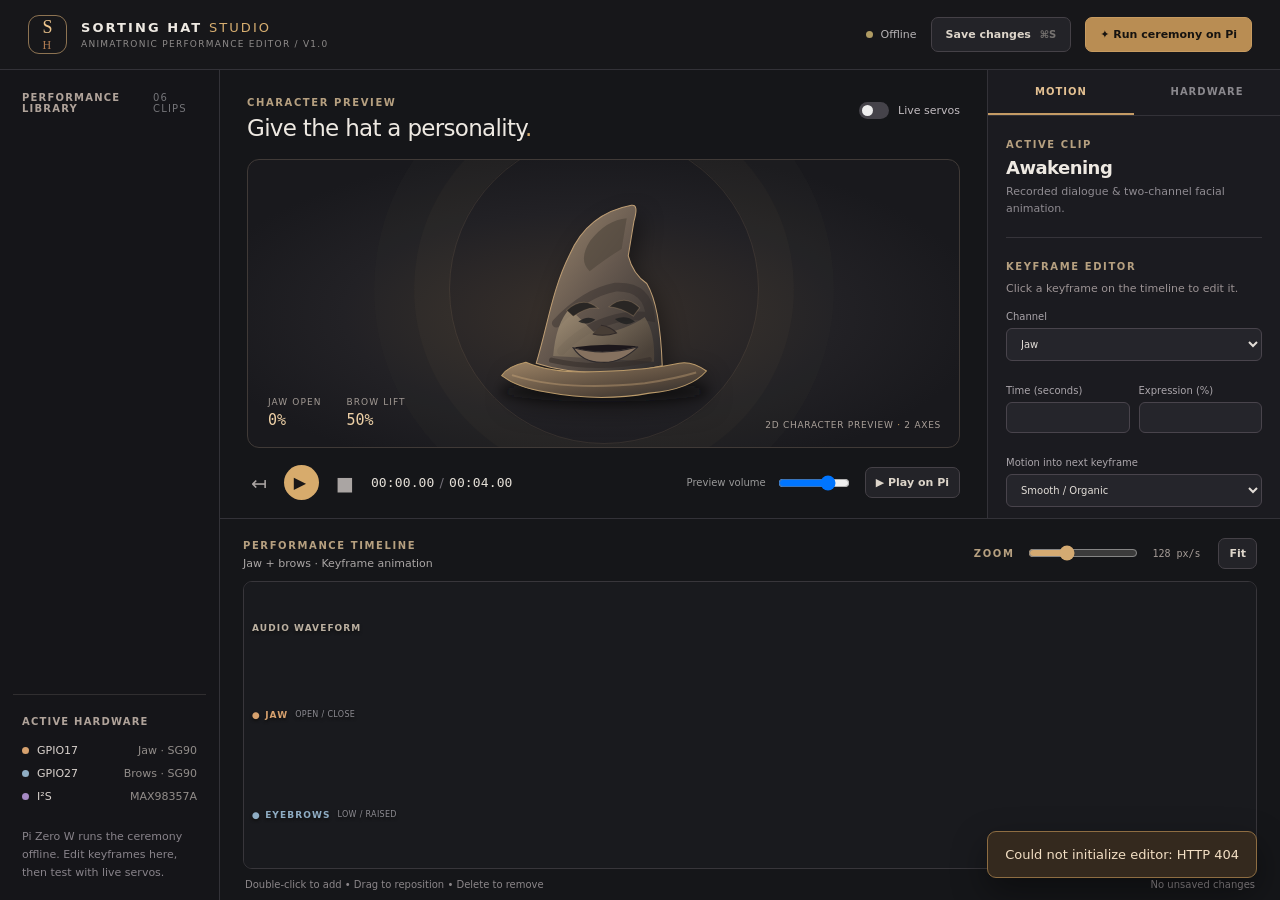
==== static/index.html @ 26fb8a2c "Add Pi Sorting Hat controller and static motion editor for Pages" ====
<!doctype html>
<html lang="en">
<head>
  <meta charset="utf-8" />
  <meta name="viewport" content="width=device-width, initial-scale=1" />
  <meta name="theme-color" content="#101115" />
  <title>Sorting Hat · Motion Studio</title>
  <link rel="stylesheet" href="/style.css" />
</head>
<body>
<header class="topbar">
  <div class="identity"><div class="mark">S<span>H</span></div><div><div class="brand">SORTING HAT <span>STUDIO</span></div><div class="subbrand">ANIMATRONIC PERFORMANCE EDITOR / V1.0</div></div></div>
  <div class="top-actions"><div class="connection"><span id="connectionDot" class="dot"></span><span id="connectionText">Connecting…</span></div><button class="ghost" id="saveBtn">Save changes <span class="keyhint">⌘S</span></button><button class="primary" id="ceremonyBtn">✦ Run ceremony on Pi</button></div>
</header>
<div class="layout">
  <aside class="sidebar">
    <div class="section-title">PERFORMANCE LIBRARY <span>06 CLIPS</span></div>
    <div id="clipList" class="clip-list"></div>
    <div class="sidebar-bottom"><div class="section-title">ACTIVE HARDWARE</div><div class="mini-wire"><span class="pin jaw-pin"></span> GPIO17 <span>Jaw · SG90</span></div><div class="mini-wire"><span class="pin brow-pin"></span> GPIO27 <span>Brows · SG90</span></div><div class="mini-wire"><span class="pin audio-pin"></span> I²S <span>MAX98357A</span></div><p class="help">Pi Zero W runs the ceremony offline. Edit keyframes here, then test with live servos.</p></div>
  </aside>
  <main class="editor">
    <section class="performance-pane">
      <div class="preview-panel">
        <div class="panel-head"><div><span class="eyebrow">CHARACTER PREVIEW</span><h1>Give the hat a personality<span class="gold">.</span></h1></div><div class="live-controls"><label class="toggle"><input type="checkbox" id="livePreview"/><span></span> Live servos</label></div></div>
        <div class="stage">
          <div class="stage-halo"></div>
          <svg id="hat" xmlns="http://www.w3.org/2000/svg" viewBox="0 0 560 430" role="img" aria-label="Animated stylized sorting hat preview">
            <defs>
              <linearGradient id="cloth" x1="0" y1="0" x2="1" y2="1"><stop offset="0" stop-color="#A08B71"/><stop offset=".48" stop-color="#65584E"/><stop offset="1" stop-color="#2C2A2B"/></linearGradient>
              <linearGradient id="fold" x1="0" y1="0" x2="1" y2=".7"><stop stop-color="#B3A083"/><stop offset="1" stop-color="#51463B"/></linearGradient>
              <linearGradient id="brim" x1="0" y1="0" x2="1" y2="1"><stop stop-color="#9C8365"/><stop offset=".65" stop-color="#56483B"/><stop offset="1" stop-color="#28282A"/></linearGradient>
              <filter id="shadow" x="-30%" y="-30%" width="160%" height="160%"><feGaussianBlur stdDeviation="10"/></filter>
            </defs>
            <ellipse cx="282" cy="386" rx="205" ry="20" fill="#07080A" opacity=".55" filter="url(#shadow)"/>
            <path d="M150 331 C171 264 181 187 215 120 Q250 40 335 24 Q350 21 340 55 L329 122 Q338 157 365 176 Q391 219 395 336 C320 354 223 355 150 331Z" fill="url(#cloth)" stroke="#BD9D74" stroke-width="2"/>
            <path d="M255 93 Q287 52 326 49 L316 109 Q288 126 254 152 Q231 131 255 93Z" fill="#51473C" opacity=".65"/>
            <path d="M189 253 Q245 194 304 183 Q367 180 372 241 C329 234 257 245 199 307" fill="none" stroke="#2B2726" stroke-width="17" opacity=".38" stroke-linecap="round"/>
            <path d="M183 317 Q188 254 215 225 Q243 251 268 276 Q328 265 361 241 Q382 273 379 328Z" fill="url(#fold)" opacity=".75"/>
            <g id="browsShape"><path id="browLeft" d="M209 228 Q241 199 270 224 Q249 220 222 240Z" fill="#292624" stroke="#C1A17B" stroke-opacity=".28" stroke-width="2"/><path id="browRight" d="M292 221 Q322 195 351 223 L339 239 Q315 223 292 221Z" fill="#292624" stroke="#C1A17B" stroke-opacity=".28" stroke-width="2"/></g>
            <path d="M232 250 Q249 237 265 246 Q249 259 232 250 M303 245 Q325 236 342 250 Q322 262 303 245" fill="#222222" opacity=".85"/>
            <path d="M276 257 Q294 259 306 272 Q282 280 260 274" fill="#473D35" stroke="#312A29" stroke-width="2"/>
            <g id="mouth"><path id="mouthDark" d="M224 300 Q279 291 347 298 Q307 309 278 309 Q246 309 224 300Z" fill="#1C171B"/><path id="lowerLip" d="M222 301 Q280 318 348 299 Q313 332 276 329 Q241 329 222 301Z" fill="#85715F" stroke="#2D292B" stroke-width="2"/></g>
            <path d="M130 329 Q183 352 275 347 Q369 344 428 331 Q452 326 481 346 Q450 382 370 389 Q274 407 169 387 Q113 378 83 355 Q94 337 130 329Z" fill="url(#brim)" stroke="#BA9A6A" stroke-width="2"/>
            <path d="M103 354 Q206 386 361 370 Q421 361 461 349" fill="none" stroke="#E0B985" stroke-opacity=".33" stroke-width="4"/>
            <path d="M180 325 Q272 346 370 324" fill="none" stroke="#332D29" stroke-width="10" stroke-linecap="round" opacity=".55"/>
          </svg>
          <div class="stage-notes"><div class="readout"><span>JAW OPEN</span><strong id="jawReadout">0%</strong></div><div class="readout"><span>BROW LIFT</span><strong id="browReadout">50%</strong></div></div>
          <div class="stage-corner">2D CHARACTER PREVIEW <span>·</span> 2 AXES</div>
        </div>
        <div class="transport"><button class="icon-button" id="startBtn" title="Jump to start">↤</button><button class="play-button" id="playBtn" title="Browser preview">▶</button><button class="icon-button" id="stopBtn" title="Stop preview">■</button><span id="currentTime">00:00.00</span><span class="time-sep">/</span><span id="totalTime">00:04.00</span><div class="transport-spacer"></div><label class="volume-control">Preview volume <input id="previewVolume" type="range" min="0" max="100" value="75" /></label><button class="ghost small" id="playOnPiBtn">▶ Play on Pi</button></div>
      </div>
      <aside class="inspector">
        <div class="inspector-tabs"><button class="active" data-tab="motion">MOTION</button><button data-tab="hardware">HARDWARE</button></div>
        <div id="motionInspector" class="inspector-content">
          <span class="eyebrow">ACTIVE CLIP</span><h2 id="clipTitle">Awakening</h2><p class="dim" id="clipDescription">Recorded dialogue & two-channel facial animation.</p>
          <div class="divider"></div>
          <span class="eyebrow">KEYFRAME EDITOR</span><p class="tiny-hint" id="selectedHint">Click a keyframe on the timeline to edit it.</p>
          <label class="field">Channel<select id="keyChannel"><option value="jaw">Jaw</option><option value="brow">Eyebrows</option></select></label>
          <div class="field-grid"><label class="field">Time (seconds)<input type="number" step="0.01" min="0" id="keyTime" /></label><label class="field">Expression (%)<input type="number" step="1" min="0" max="100" id="keyValue" /></label></div>
          <label class="field">Motion into next keyframe<select id="keyEase"><option value="smooth">Smooth / Organic</option><option value="linear">Linear</option><option value="hold">Hold / Snap</option></select></label>
          <div class="row"><button id="addKeyBtn" class="ghost small">+ Add at playhead</button><button id="deleteKeyBtn" class="danger small">Delete key</button></div>
          <div class="divider"></div>
          <span class="eyebrow">AUDIO ASSIST</span><p class="tiny-hint">Generate an editable jaw track from speech energy. This replaces jaw keyframes only.</p>
          <label class="field">Jaw intensity <span id="intensityLabel">80%</span><input type="range" min="20" max="100" value="80" id="jawIntensity" /></label>
          <label class="field">Silence threshold <span id="thresholdLabel">12%</span><input type="range" min="0" max="35" value="12" id="jawThreshold" /></label>
          <button id="generateBtn" class="secondary-button">✦ Generate jaw keyframes</button>
          <button id="uploadBtn" class="ghost wide">↑ Import dialogue audio</button><input id="audioFile" type="file" accept="audio/*,.wav,.mp3,.ogg,.flac,.m4a" hidden />
          <div class="tip">Tip: exaggerate vowel openings and create intentional pauses. Speech energy provides a starting point, not realistic phoneme lip-sync.</div>
        </div>
        <div id="hardwareInspector" class="inspector-content hidden">
          <span class="eyebrow">SERVO CALIBRATION</span><h2>Safe travel limits</h2><p class="dim">Disconnect mechanical linkages before calibrating. Values are pulse widths; narrower ranges protect SG90 gears.</p>
          <div id="servoCalibration"></div>
          <div class="divider"></div>
          <label class="field">Audio start compensation (ms)<input id="audioLatency" type="number" min="-250" max="500" step="5" /></label>
          <label class="field">ALSA device<input id="audioDevice" value="default" /></label>
          <label class="check"><input id="idleMotion" type="checkbox"/> Gentle idle eyebrow motion</label>
          <button id="saveHardwareBtn" class="secondary-button">Save calibration</button>
          <div class="tip">Reliable I²S + servo control: run pigpiod using the PWM clock (<code>-t 0</code>) so PCM remains available for the MAX98357A.</div>
        </div>
      </aside>
    </section>
    <section class="timeline-panel">
      <div class="timeline-header"><div><span class="eyebrow">PERFORMANCE TIMELINE</span><div class="timeline-meta" id="trackStats">Jaw + brows · Keyframe animation</div></div><div class="timeline-actions"><span class="eyebrow">ZOOM</span><input type="range" id="zoom" min="65" max="260" value="128"/><span class="zoom-label" id="zoomLabel">128 px/s</span><button class="ghost small" id="resetZoomBtn">Fit</button></div></div>
      <div class="lane-labels"><span>AUDIO WAVEFORM</span><span class="label-jaw">● JAW <small>OPEN / CLOSE</small></span><span class="label-brow">● EYEBROWS <small>LOW / RAISED</small></span></div>
      <div id="timelineScroll" class="timeline-scroll"><canvas id="timeline" height="308"></canvas></div>
      <div class="timeline-footer"><span>Double-click to add • Drag to reposition • Delete to remove</span><span id="saveState">No unsaved changes</span></div>
    </section>
  </main>
</div>
<audio id="audio" preload="auto"></audio>
<div id="toast" class="toast" role="status"></div>
<script src="/app.js"></script>
</body>
</html>
---- style.css ----
:root{--bg:#101115;--panel:#18191d;--panel2:#202126;--edge:#333238;--muted:#939097;--light:#eee9e2;--gold:#d7ae70;--jaw:#d6a16e;--brow:#8fadc4;--good:#78bfa0;font-family:Inter,"Segoe UI",system-ui,-apple-system,sans-serif;color:var(--light);background:var(--bg);font-synthesis:none}
*{box-sizing:border-box}body{margin:0;font-size:13px}button,input,select{font:inherit}button{cursor:pointer}button:disabled{opacity:.4;cursor:default}button:focus-visible,input:focus-visible,select:focus-visible{outline:2px solid var(--gold);outline-offset:2px}h1,h2,p{margin:0}.hidden{display:none!important}
.topbar{height:70px;display:flex;align-items:center;justify-content:space-between;background:#17171a;border-bottom:1px solid var(--edge);padding:0 28px;gap:16px}.identity,.top-actions{display:flex;align-items:center;gap:14px}.brand{font-weight:750;letter-spacing:.16em;font-size:13px}.brand span{color:var(--gold);font-weight:500}.subbrand{font-size:9px;letter-spacing:.14em;color:#8e8b8a;margin-top:4px}.mark{width:39px;height:39px;border:1px solid #8d7352;border-radius:11px;display:grid;place-content:center;font-family:Georgia,serif;font-size:18px;color:#edc58d}.mark span{font-size:12px;color:#b27d53}.connection{display:flex;align-items:center;gap:8px;color:#b6b3b5;font-size:11px;white-space:nowrap}.dot{width:7px;height:7px;border-radius:50%;background:#af9b63}.dot.ready{background:var(--good);box-shadow:0 0 9px #509d7e}.keyhint{opacity:.45;font-size:10px;margin-left:5px}.primary,.secondary-button,.ghost,.danger{border-radius:7px;padding:10px 14px;white-space:nowrap;font-weight:600;font-size:11px;transition:background .15s}.primary{background:#b98d53;color:#161310;border:1px solid #c79b60}.primary:hover{background:#d7ae70}.ghost{background:#232328;border:1px solid #454147;color:#ddd5ca}.ghost:hover{background:#303035}.danger{background:#38252a;border:1px solid #653840;color:#eaa9a9}.danger:hover{background:#492e36}.secondary-button{width:100%;background:#745938;color:#fff0d9;border:1px solid #987347}.secondary-button:hover{background:#936c42}.small{padding:8px 10px}.wide{width:100%;margin-top:8px}
.layout{display:grid;grid-template-columns:220px minmax(0,1fr);height:calc(100vh - 70px);min-height:680px}.sidebar{border-right:1px solid var(--edge);background:#151519;display:flex;flex-direction:column;min-height:0;padding:22px 13px 18px}.section-title{font-size:10px;letter-spacing:.12em;color:#b0a39a;font-weight:750;padding:0 9px;margin-bottom:17px;display:flex;justify-content:space-between;align-items:center}.section-title span{color:#747478;font-weight:400}.clip-list{display:grid;gap:5px}.clip{width:100%;text-align:left;background:transparent;border:1px solid transparent;border-radius:9px;display:flex;align-items:center;gap:10px;color:#bbb7b6;padding:11px 10px}.clip:hover{background:#26262b}.clip.active{background:#30291f;border-color:#70583b;color:#f5e5cd}.clip-icon{width:26px;height:26px;border-radius:7px;background:#303035;display:grid;place-content:center;color:#bcb3a9}.clip.active .clip-icon{background:#56432c;color:#f0c693}.clip-title{font-weight:600;font-size:12px}.clip-meta{font-size:10px;color:#8c8889;margin-top:3px}.sidebar-bottom{margin-top:auto;border-top:1px solid #302e30;padding-top:21px}.mini-wire{display:flex;align-items:center;gap:8px;font-size:11px;margin:10px 9px;color:#d9d2cd}.mini-wire span:last-child{color:#928d8a;margin-left:auto}.pin{width:7px;height:7px;border-radius:50%;background:#8fadc4}.jaw-pin{background:var(--jaw)}.brow-pin{background:var(--brow)}.audio-pin{background:#a68ac4}.help{font-size:11px;line-height:1.65;color:#88838a;padding:15px 9px 0}
.editor{min-width:0;min-height:0;display:grid;grid-template-rows:minmax(335px,1fr) minmax(315px,.85fr);background:#151619}.performance-pane{display:grid;grid-template-columns:minmax(0,1fr) 293px;min-height:0;border-bottom:1px solid var(--edge)}.preview-panel{display:flex;flex-direction:column;min-width:0;padding:24px 27px 0}.panel-head{display:flex;justify-content:space-between;align-items:start;gap:16px}.eyebrow{font-size:10px;letter-spacing:.16em;font-weight:750;color:#b6a080}.panel-head h1{font-weight:500;letter-spacing:-.03em;margin-top:6px;font-size:23px}.gold{color:var(--gold)}.live-controls{padding-top:8px}.toggle{display:flex;gap:9px;align-items:center;font-size:11px;color:#c2bcc0;white-space:nowrap;cursor:pointer}.toggle input{display:none}.toggle span{position:relative;width:30px;height:17px;background:#45434a;border-radius:100px}.toggle span:after{content:"";position:absolute;width:11px;height:11px;background:#eee;border-radius:50%;top:3px;left:3px;transition:transform .2s}.toggle input:checked+span{background:#b78f58}.toggle input:checked+span:after{transform:translateX(13px)}
.stage{position:relative;flex:1;min-height:200px;display:grid;place-content:center;background:radial-gradient(ellipse at 48% 54%,#39312b 0%,#222125 47%,#19191d 76%);overflow:hidden;border:1px solid #403a37;border-radius:12px;margin-top:18px}.stage-halo{position:absolute;width:310px;height:310px;top:45%;left:50%;transform:translate(-50%,-50%);border-radius:50%;border:1px solid #cba57922;box-shadow:0 0 0 35px #bc925c08,0 0 0 75px #cba57904;pointer-events:none}#hat{width:min(98%,450px);height:100%;max-height:350px;margin:auto;position:relative;overflow:visible;filter:drop-shadow(5px 10px 11px #0006)}#browsShape{transform-origin:280px 230px}.stage-notes{position:absolute;left:20px;bottom:18px;display:flex;gap:25px}.readout{display:grid;gap:4px}.readout span{color:#a29a94;letter-spacing:.12em;font-size:9px}.readout strong{font-family:ui-monospace,SFMono-Regular,Consolas,monospace;color:#edd0a6;font-size:15px;font-weight:500}.stage-corner{position:absolute;right:18px;bottom:17px;font-size:9px;letter-spacing:.08em;color:#aaa099}.stage-corner span{color:#dbad70}
.transport{display:flex;align-items:center;gap:13px;min-height:70px}.transport-spacer{flex:1}.icon-button{background:none;color:#aaa5a3;border:0;font-size:19px;padding:4px}.icon-button:hover{color:var(--gold)}.play-button{height:35px;width:35px;border:0;border-radius:50%;background:#d7ab6c;color:#191717;font-size:16px;display:grid;place-content:center;padding-left:3px}.transport #currentTime,.transport #totalTime{font-family:ui-monospace,monospace;letter-spacing:.01em;color:#e3ded6}.time-sep{color:#747179;margin:0 -8px}.volume-control{display:flex;align-items:center;gap:10px;color:#999;white-space:nowrap;font-size:10px}.volume-control input{width:72px}
.inspector{border-left:1px solid var(--edge);background:#1b1b20;min-height:0;overflow:auto}.inspector-tabs{height:46px;display:flex;border-bottom:1px solid var(--edge)}.inspector-tabs button{background:none;border:0;border-bottom:2px solid transparent;color:#8a888d;flex:1;font-size:10px;font-weight:700;letter-spacing:.1em}.inspector-tabs button.active{color:#e3c092;border-color:#c49b65}.inspector-content{padding:20px 18px}.inspector h2{font-size:18px;font-weight:550;letter-spacing:-.03em;margin:6px 0 5px}.dim{color:#8f8b91;line-height:1.55;font-size:11px}.divider{height:1px;background:#36343a;margin:20px 0}.tiny-hint{font-size:11px;color:#9b9293;line-height:1.55;margin:7px 0 14px}.field{font-size:10px;color:#aaa5aa;display:grid;gap:6px;margin:12px 0}.field input:not([type=range]),.field select{width:100%;background:#25252b;border:1px solid #49444c;border-radius:6px;padding:9px 10px;color:#e2ddd7;min-width:0}.field-grid{display:grid;grid-template-columns:1fr 1fr;gap:9px}.field-grid .field{min-width:0}.field input[type=range]{width:100%;accent-color:#cfa16d}.row{display:flex;align-items:center;gap:8px;margin-top:11px}.row button{flex:1}.tip{border-left:2px solid #8f6d46;background:#30281f;color:#bfb1a4;border-radius:0 6px 6px 0;margin:18px 0 0;padding:11px;line-height:1.6;font-size:10px}.check{display:flex;align-items:center;gap:8px;color:#c6bfc0;font-size:11px;margin:12px 0}.check input{accent-color:#caa36b}.calibration-block{margin-top:17px;padding:12px;border:1px solid #414047;border-radius:7px}.calibration-block h3{font-size:12px;margin:0 0 8px;color:#e6d1b0}.calibration-block .field-grid{gap:8px}.calibration-block .field{margin:7px 0}
.timeline-panel{display:flex;flex-direction:column;min-width:0;min-height:0;padding:18px 23px 10px;position:relative}.timeline-header{display:flex;align-items:center;justify-content:space-between;gap:15px;margin-bottom:11px}.timeline-meta{color:#aaa6a5;font-size:11px;margin-top:5px}.timeline-actions{display:flex;align-items:center;gap:12px}.timeline-actions input{accent-color:#d4aa72;width:110px}.zoom-label{font-family:ui-monospace,monospace;color:#a59c97;font-size:10px;min-width:54px}.lane-labels{display:grid;gap:0;position:absolute;z-index:2;pointer-events:none;top:90px;left:32px;color:#bbb0a1;font-size:9px;font-weight:700;letter-spacing:.12em}.lane-labels span{height:87px;display:flex;align-items:start;gap:7px;padding-top:14px;text-shadow:0 2px 3px #111}.lane-labels span:nth-child(2){height:100px}.lane-labels small{font-size:8px;font-weight:400;letter-spacing:.04em;color:#8c8b91}.label-jaw{color:var(--jaw)!important}.label-brow{color:var(--brow)!important}.timeline-scroll{flex:1;min-height:0;overflow:auto;background:#191a1e;border:1px solid #38363b;border-radius:9px;scrollbar-color:#504b48 #242429}#timeline{display:block;touch-action:none;cursor:crosshair}.timeline-footer{display:flex;justify-content:space-between;gap:10px;color:#8b8689;font-size:10px;padding:10px 2px 0}.toast{opacity:0;transform:translateY(10px);position:fixed;bottom:22px;right:23px;background:#34291e;border:1px solid #8e6d42;color:#f3dfc4;padding:13px 17px;border-radius:9px;box-shadow:0 14px 35px #0006;z-index:100;pointer-events:none;transition:opacity .25s,transform .25s;max-width:min(420px,90vw);line-height:1.5}.toast.show{opacity:1;transform:translateY(0)}
@media(max-width:1100px){.layout{grid-template-columns:170px minmax(0,1fr)}.performance-pane{grid-template-columns:minmax(0,1fr) 265px}.preview-panel{padding:18px 15px 0}.topbar{padding:0 15px}.subbrand{display:none}.volume-control{display:none}}
@media(max-width:800px){.layout{display:block;height:auto;min-height:0}.sidebar{display:block;padding:12px;overflow-x:auto}.sidebar .section-title,.sidebar-bottom{display:none}.clip-list{display:flex;min-width:max-content}.clip{width:auto;min-width:120px}.editor{display:block}.performance-pane{display:block}.preview-panel{height:440px}.inspector{border:0;border-top:1px solid var(--edge);max-height:none}.inspector-content{display:grid;grid-template-columns:1fr 1fr;gap:0 12px}.inspector-content .divider,.inspector-content .tip,.inspector-content .eyebrow,.inspector-content h2,.inspector-content p,.inspector-content .row,.inspector-content .secondary-button,.inspector-content .wide{grid-column:span 2}.timeline-panel{height:480px}.brand{font-size:11px}.top-actions .ghost{display:none}.top-actions .primary{font-size:10px;padding:8px}.connection{display:none}}
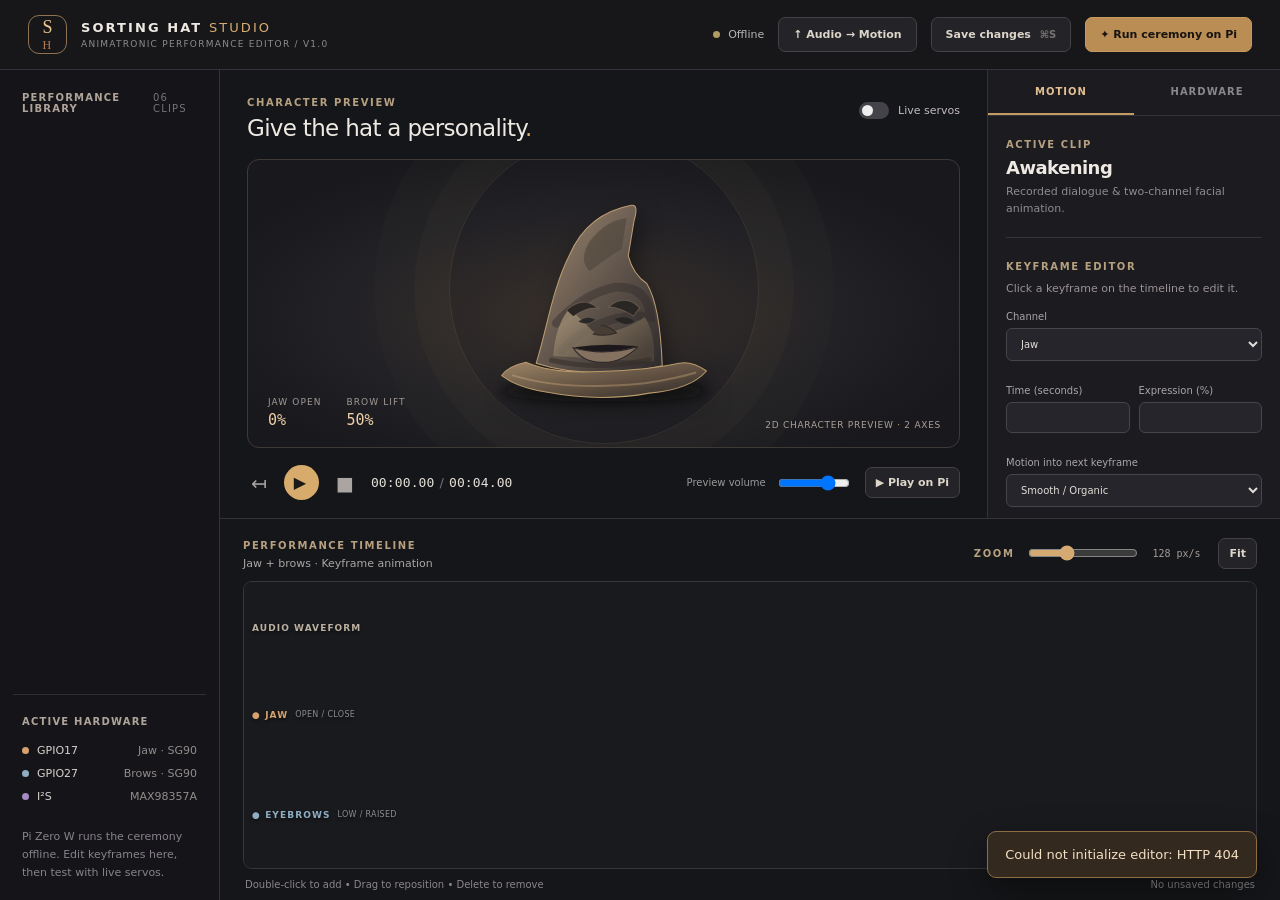
==== commit cfe8dfc6: "Make audio import and automatic facial animation browser-first" ====
--- a/static/index.html
+++ b/static/index.html
@@ -10,7 +10,7 @@
 <body>
 <header class="topbar">
   <div class="identity"><div class="mark">S<span>H</span></div><div><div class="brand">SORTING HAT <span>STUDIO</span></div><div class="subbrand">ANIMATRONIC PERFORMANCE EDITOR / V1.0</div></div></div>
-  <div class="top-actions"><div class="connection"><span id="connectionDot" class="dot"></span><span id="connectionText">Connecting…</span></div><button class="ghost" id="saveBtn">Save changes <span class="keyhint">⌘S</span></button><button class="primary" id="ceremonyBtn">✦ Run ceremony on Pi</button></div>
+  <div class="top-actions"><div class="connection"><span id="connectionDot" class="dot"></span><span id="connectionText">Connecting…</span></div><button class="ghost quick-upload" id="quickUploadBtn">↑ Audio → Motion</button><button class="ghost" id="saveBtn">Save changes <span class="keyhint">⌘S</span></button><button class="primary" id="ceremonyBtn">✦ Run ceremony on Pi</button></div>
 </header>
 <div class="layout">
   <aside class="sidebar">
@@ -60,12 +60,15 @@
           <label class="field">Motion into next keyframe<select id="keyEase"><option value="smooth">Smooth / Organic</option><option value="linear">Linear</option><option value="hold">Hold / Snap</option></select></label>
           <div class="row"><button id="addKeyBtn" class="ghost small">+ Add at playhead</button><button id="deleteKeyBtn" class="danger small">Delete key</button></div>
           <div class="divider"></div>
-          <span class="eyebrow">AUDIO ASSIST</span><p class="tiny-hint">Generate an editable jaw track from speech energy. This replaces jaw keyframes only.</p>
+          <span class="eyebrow">AUTO PERFORMANCE</span><p class="tiny-hint">Upload a voice recording to generate natural jaw and expressive eyebrow animation. Everything is analyzed locally in your browser.</p>
           <label class="field">Jaw intensity <span id="intensityLabel">80%</span><input type="range" min="20" max="100" value="80" id="jawIntensity" /></label>
           <label class="field">Silence threshold <span id="thresholdLabel">12%</span><input type="range" min="0" max="35" value="12" id="jawThreshold" /></label>
-          <button id="generateBtn" class="secondary-button">✦ Generate jaw keyframes</button>
+          <label class="field">Expression style<select id="motionStyle"><option value="thoughtful" selected>Thoughtful · natural</option><option value="subtle">Subtle · restrained</option><option value="theatrical">Theatrical · dramatic</option></select></label>
+          <label class="field">Eyebrow expression <span id="browIntensityLabel">80%</span><input type="range" min="0" max="100" value="80" id="browIntensity" /></label>
+          <label class="check"><input id="autoGenerate" type="checkbox" checked/> Auto-generate both tracks after import</label>
+          <button id="generateBtn" class="secondary-button">✦ Generate jaw + eyebrows</button>
           <button id="uploadBtn" class="ghost wide">↑ Import dialogue audio</button><input id="audioFile" type="file" accept="audio/*,.wav,.mp3,.ogg,.flac,.m4a" hidden />
-          <div class="tip">Tip: exaggerate vowel openings and create intentional pauses. Speech energy provides a starting point, not realistic phoneme lip-sync.</div>
+          <div class="tip">Drop a WAV or MP3 onto the character or use Import dialogue audio. Both tracks remain editable; motion is speech-informed, not phoneme tracking.</div>
         </div>
         <div id="hardwareInspector" class="inspector-content hidden">
           <span class="eyebrow">SERVO CALIBRATION</span><h2>Safe travel limits</h2><p class="dim">Disconnect mechanical linkages before calibrating. Values are pulse widths; narrower ranges protect SG90 gears.</p>
@@ -90,5 +93,6 @@
 <audio id="audio" preload="auto"></audio>
 <div id="toast" class="toast" role="status"></div>
 <script src="/app.js"></script>
+<script src="/auto-motion.js"></script>
 </body>
 </html>
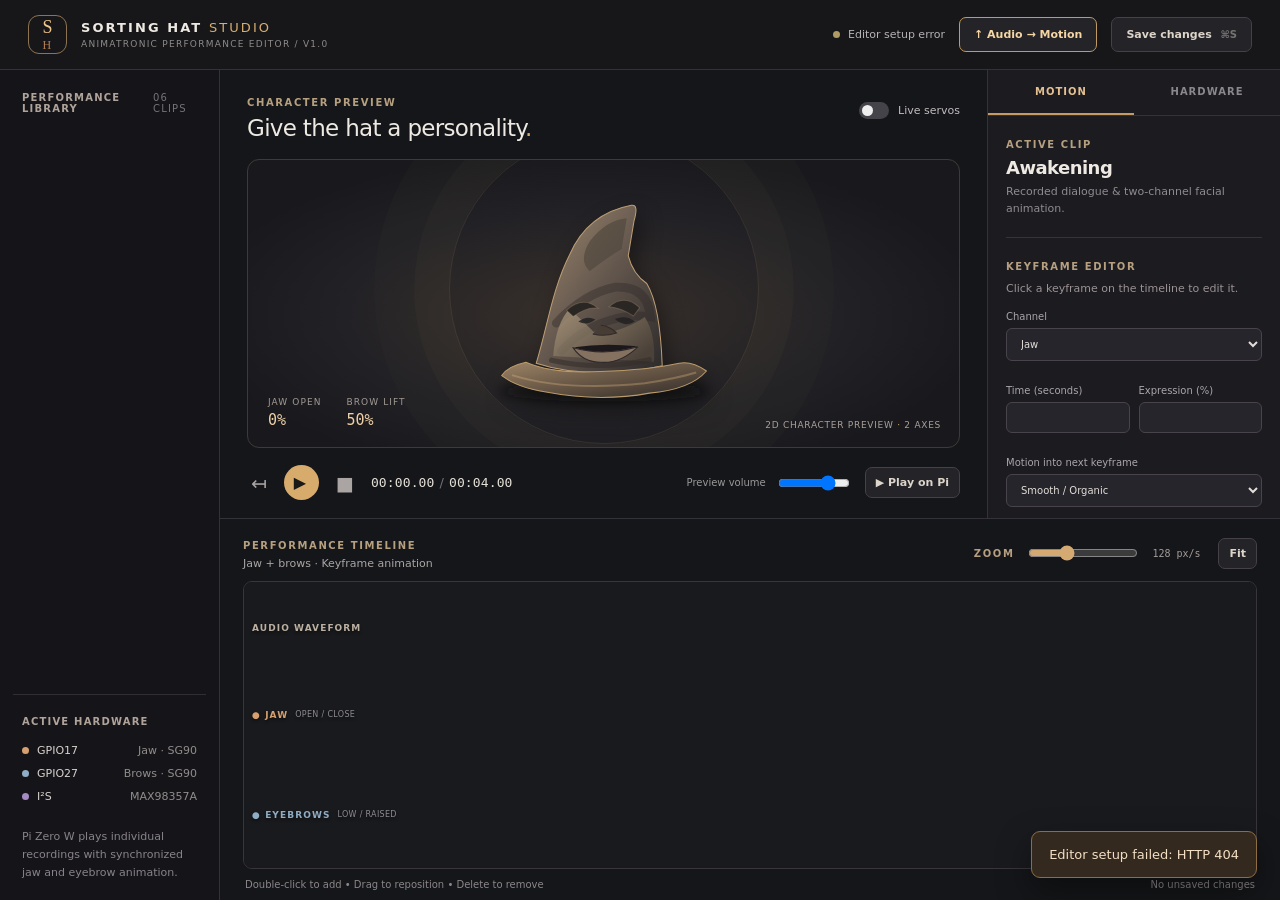
==== commit 0fcf7777: "Remove ceremony controls and preview from both Sorting Hat editors" ====
--- a/static/index.html
+++ b/static/index.html
@@ -10,13 +10,13 @@
 <body>
 <header class="topbar">
   <div class="identity"><div class="mark">S<span>H</span></div><div><div class="brand">SORTING HAT <span>STUDIO</span></div><div class="subbrand">ANIMATRONIC PERFORMANCE EDITOR / V1.0</div></div></div>
-  <div class="top-actions"><div class="connection"><span id="connectionDot" class="dot"></span><span id="connectionText">Connecting…</span></div><button class="ghost quick-upload" id="quickUploadBtn">↑ Audio → Motion</button><button class="ghost" id="saveBtn">Save changes <span class="keyhint">⌘S</span></button><button class="primary" id="ceremonyBtn">✦ Run ceremony on Pi</button></div>
+  <div class="top-actions"><div class="connection"><span id="connectionDot" class="dot"></span><span id="connectionText">Connecting…</span></div><button class="ghost quick-upload" id="quickUploadBtn">↑ Audio → Motion</button><button class="ghost" id="saveBtn">Save changes <span class="keyhint">⌘S</span></button></div>
 </header>
 <div class="layout">
   <aside class="sidebar">
     <div class="section-title">PERFORMANCE LIBRARY <span>06 CLIPS</span></div>
     <div id="clipList" class="clip-list"></div>
-    <div class="sidebar-bottom"><div class="section-title">ACTIVE HARDWARE</div><div class="mini-wire"><span class="pin jaw-pin"></span> GPIO17 <span>Jaw · SG90</span></div><div class="mini-wire"><span class="pin brow-pin"></span> GPIO27 <span>Brows · SG90</span></div><div class="mini-wire"><span class="pin audio-pin"></span> I²S <span>MAX98357A</span></div><p class="help">Pi Zero W runs the ceremony offline. Edit keyframes here, then test with live servos.</p></div>
+    <div class="sidebar-bottom"><div class="section-title">ACTIVE HARDWARE</div><div class="mini-wire"><span class="pin jaw-pin"></span> GPIO17 <span>Jaw · SG90</span></div><div class="mini-wire"><span class="pin brow-pin"></span> GPIO27 <span>Brows · SG90</span></div><div class="mini-wire"><span class="pin audio-pin"></span> I²S <span>MAX98357A</span></div><p class="help">Pi Zero W plays individual recordings with synchronized jaw and eyebrow animation.</p></div>
   </aside>
   <main class="editor">
     <section class="performance-pane">
--- a/style.css
+++ b/style.css
@@ -9,3 +9,23 @@
 .timeline-panel{display:flex;flex-direction:column;min-width:0;min-height:0;padding:18px 23px 10px;position:relative}.timeline-header{display:flex;align-items:center;justify-content:space-between;gap:15px;margin-bottom:11px}.timeline-meta{color:#aaa6a5;font-size:11px;margin-top:5px}.timeline-actions{display:flex;align-items:center;gap:12px}.timeline-actions input{accent-color:#d4aa72;width:110px}.zoom-label{font-family:ui-monospace,monospace;color:#a59c97;font-size:10px;min-width:54px}.lane-labels{display:grid;gap:0;position:absolute;z-index:2;pointer-events:none;top:90px;left:32px;color:#bbb0a1;font-size:9px;font-weight:700;letter-spacing:.12em}.lane-labels span{height:87px;display:flex;align-items:start;gap:7px;padding-top:14px;text-shadow:0 2px 3px #111}.lane-labels span:nth-child(2){height:100px}.lane-labels small{font-size:8px;font-weight:400;letter-spacing:.04em;color:#8c8b91}.label-jaw{color:var(--jaw)!important}.label-brow{color:var(--brow)!important}.timeline-scroll{flex:1;min-height:0;overflow:auto;background:#191a1e;border:1px solid #38363b;border-radius:9px;scrollbar-color:#504b48 #242429}#timeline{display:block;touch-action:none;cursor:crosshair}.timeline-footer{display:flex;justify-content:space-between;gap:10px;color:#8b8689;font-size:10px;padding:10px 2px 0}.toast{opacity:0;transform:translateY(10px);position:fixed;bottom:22px;right:23px;background:#34291e;border:1px solid #8e6d42;color:#f3dfc4;padding:13px 17px;border-radius:9px;box-shadow:0 14px 35px #0006;z-index:100;pointer-events:none;transition:opacity .25s,transform .25s;max-width:min(420px,90vw);line-height:1.5}.toast.show{opacity:1;transform:translateY(0)}
 @media(max-width:1100px){.layout{grid-template-columns:170px minmax(0,1fr)}.performance-pane{grid-template-columns:minmax(0,1fr) 265px}.preview-panel{padding:18px 15px 0}.topbar{padding:0 15px}.subbrand{display:none}.volume-control{display:none}}
 @media(max-width:800px){.layout{display:block;height:auto;min-height:0}.sidebar{display:block;padding:12px;overflow-x:auto}.sidebar .section-title,.sidebar-bottom{display:none}.clip-list{display:flex;min-width:max-content}.clip{width:auto;min-width:120px}.editor{display:block}.performance-pane{display:block}.preview-panel{height:440px}.inspector{border:0;border-top:1px solid var(--edge);max-height:none}.inspector-content{display:grid;grid-template-columns:1fr 1fr;gap:0 12px}.inspector-content .divider,.inspector-content .tip,.inspector-content .eyebrow,.inspector-content h2,.inspector-content p,.inspector-content .row,.inspector-content .secondary-button,.inspector-content .wide{grid-column:span 2}.timeline-panel{height:480px}.brand{font-size:11px}.top-actions .ghost{display:none}.top-actions .primary{font-size:10px;padding:8px}.connection{display:none}}
+
+
+/* Browser-first audio import and drag-and-drop feedback */
+.top-actions .quick-upload{border-color:#c29961;color:#f6d6a4;font-weight:700}
+.stage.dragging-audio{outline:2px dashed #d5a266;outline-offset:-9px}
+.stage.dragging-audio:after{content:'DROP AUDIO TO ANIMATE';position:absolute;inset:10px;z-index:10;display:grid;place-items:center;background:#151517df;color:#f4d6a1;border-radius:12px;font-size:18px;font-weight:800;letter-spacing:.16em;pointer-events:none}
+#motionStyle{min-width:0}
+@media(max-width:800px){.top-actions .quick-upload{display:inline-flex!important;padding:8px;font-size:10px}.top-actions #saveBtn{display:none}}
+
+/* Audio timeline audition: a small control next to zoom. */
+.scrub-audio-control{display:inline-flex;align-items:center;gap:7px;padding:7px 9px;border:1px solid #665139;border-radius:7px;background:#2c2720;color:#e8cc9f;font-size:11px;font-weight:650;white-space:nowrap;cursor:pointer;user-select:none}
+.scrub-audio-control input{accent-color:#d6ab6d;cursor:pointer;margin:0}
+.scrub-audio-control:focus-within{outline:2px solid #d6ab6d;outline-offset:2px}
+@media(max-width:1050px){.timeline-header{flex-wrap:wrap}.timeline-actions{flex-wrap:wrap;justify-content:flex-end;gap:7px}}
+@media(max-width:800px){.timeline-actions{justify-content:flex-start}.scrub-audio-control{padding:8px 11px}}
+
+/* Single-action CircuitPython export, compact in the main action bar */
+.feather-export-button{border-color:#9d7044!important;color:#f4c98f!important;background:linear-gradient(180deg,#342719,#211d19)!important}
+.feather-export-button:hover{background:#49321d!important}
+.feather-export-button:disabled{opacity:.55;cursor:progress}
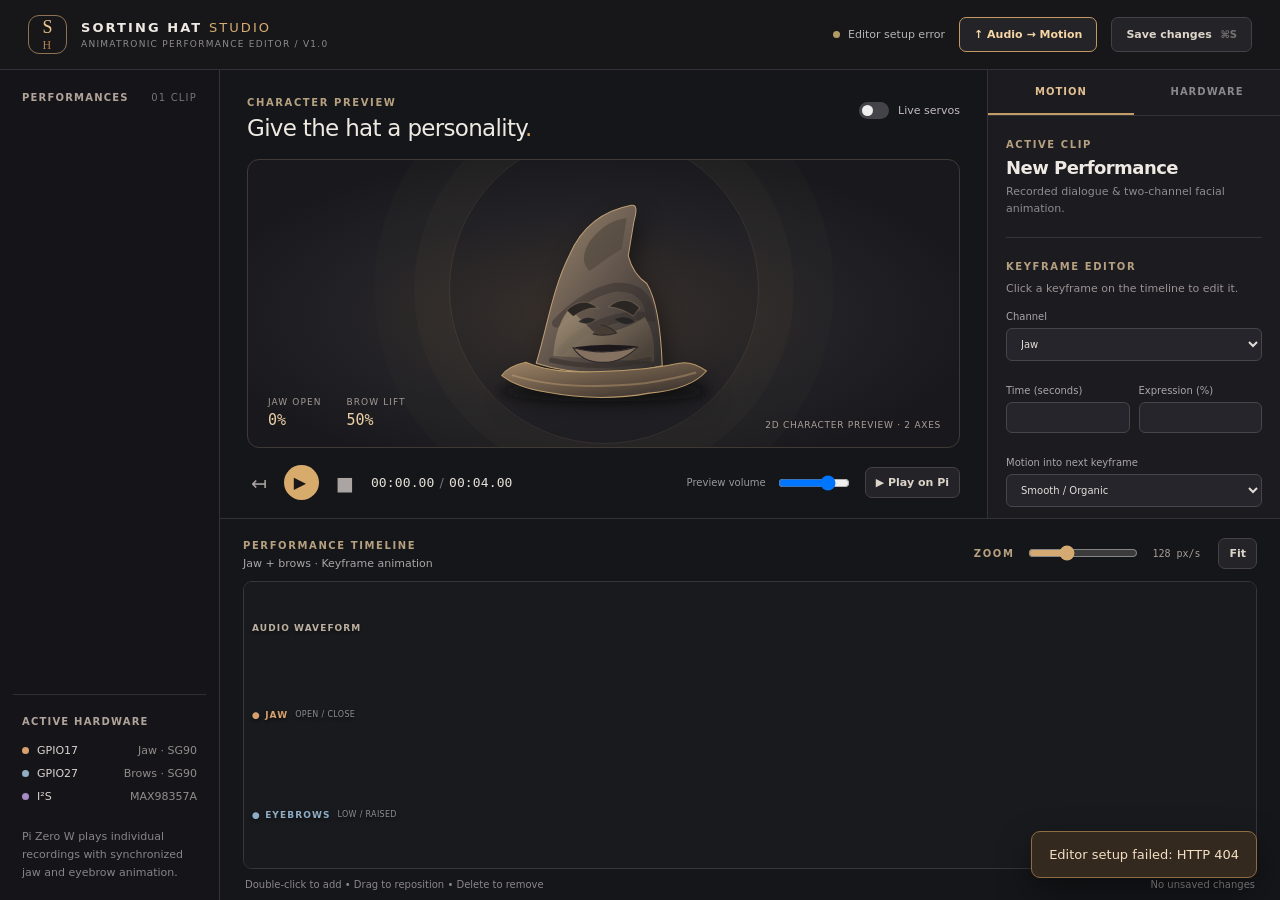
==== commit 358ebee3: "Remove old demo clips from Pi defaults and update single performance tests" ====
--- a/static/index.html
+++ b/static/index.html
@@ -14,7 +14,7 @@
 </header>
 <div class="layout">
   <aside class="sidebar">
-    <div class="section-title">PERFORMANCE LIBRARY <span>06 CLIPS</span></div>
+    <div class="section-title">PERFORMANCES <span id="clipCount">01 CLIP</span></div>
     <div id="clipList" class="clip-list"></div>
     <div class="sidebar-bottom"><div class="section-title">ACTIVE HARDWARE</div><div class="mini-wire"><span class="pin jaw-pin"></span> GPIO17 <span>Jaw · SG90</span></div><div class="mini-wire"><span class="pin brow-pin"></span> GPIO27 <span>Brows · SG90</span></div><div class="mini-wire"><span class="pin audio-pin"></span> I²S <span>MAX98357A</span></div><p class="help">Pi Zero W plays individual recordings with synchronized jaw and eyebrow animation.</p></div>
   </aside>
@@ -52,7 +52,7 @@
       <aside class="inspector">
         <div class="inspector-tabs"><button class="active" data-tab="motion">MOTION</button><button data-tab="hardware">HARDWARE</button></div>
         <div id="motionInspector" class="inspector-content">
-          <span class="eyebrow">ACTIVE CLIP</span><h2 id="clipTitle">Awakening</h2><p class="dim" id="clipDescription">Recorded dialogue & two-channel facial animation.</p>
+          <span class="eyebrow">ACTIVE CLIP</span><h2 id="clipTitle">New Performance</h2><p class="dim" id="clipDescription">Recorded dialogue & two-channel facial animation.</p>
           <div class="divider"></div>
           <span class="eyebrow">KEYFRAME EDITOR</span><p class="tiny-hint" id="selectedHint">Click a keyframe on the timeline to edit it.</p>
           <label class="field">Channel<select id="keyChannel"><option value="jaw">Jaw</option><option value="brow">Eyebrows</option></select></label>
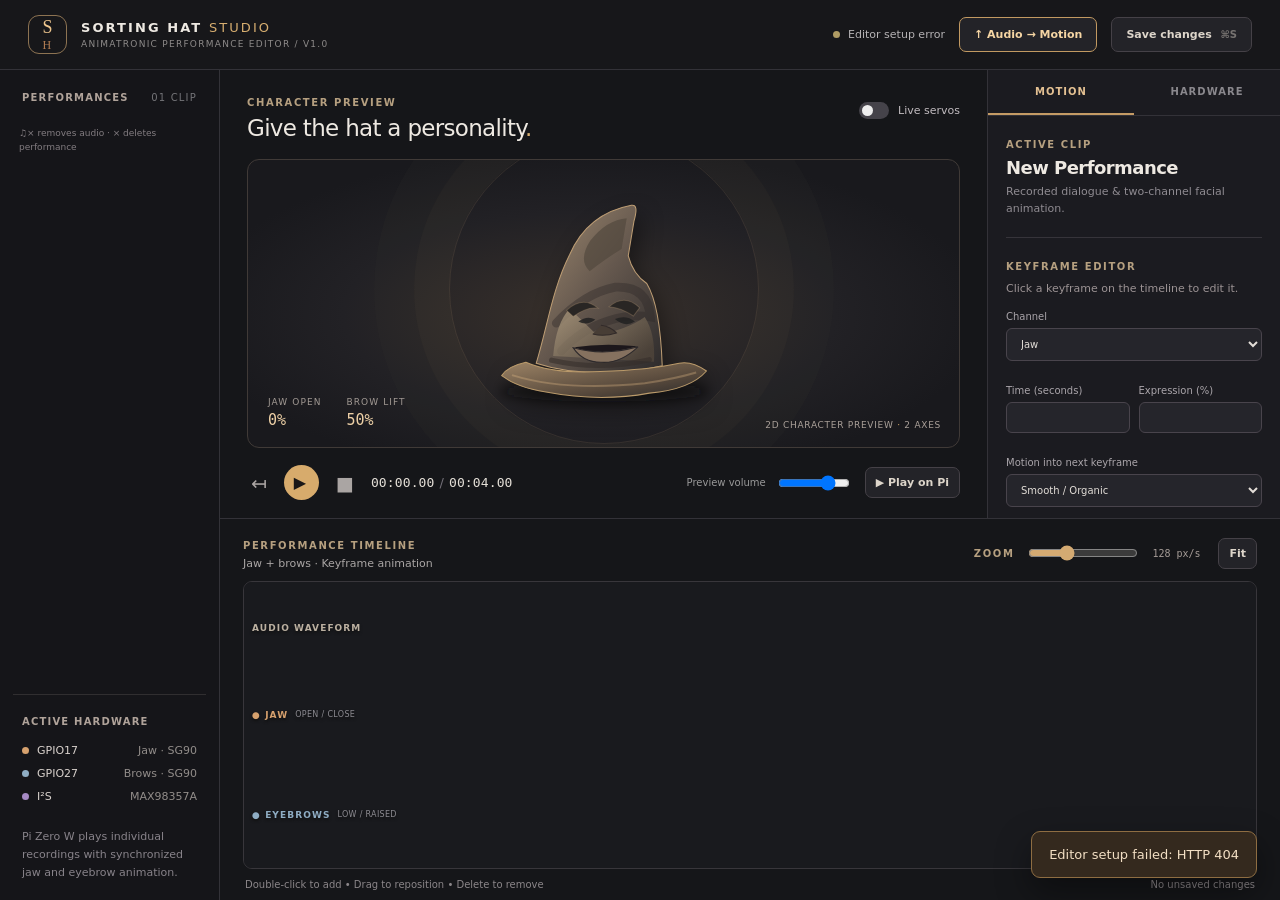
==== commit a4c9608f: "Add responsive performance audio actions and documentation" ====
--- a/static/index.html
+++ b/static/index.html
@@ -16,6 +16,7 @@
   <aside class="sidebar">
     <div class="section-title">PERFORMANCES <span id="clipCount">01 CLIP</span></div>
     <div id="clipList" class="clip-list"></div>
+    <p class="clip-actions-hint">♫× removes audio · × deletes performance</p>
     <div class="sidebar-bottom"><div class="section-title">ACTIVE HARDWARE</div><div class="mini-wire"><span class="pin jaw-pin"></span> GPIO17 <span>Jaw · SG90</span></div><div class="mini-wire"><span class="pin brow-pin"></span> GPIO27 <span>Brows · SG90</span></div><div class="mini-wire"><span class="pin audio-pin"></span> I²S <span>MAX98357A</span></div><p class="help">Pi Zero W plays individual recordings with synchronized jaw and eyebrow animation.</p></div>
   </aside>
   <main class="editor">
--- a/style.css
+++ b/style.css
@@ -29,3 +29,37 @@
 .feather-export-button{border-color:#9d7044!important;color:#f4c98f!important;background:linear-gradient(180deg,#342719,#211d19)!important}
 .feather-export-button:hover{background:#49321d!important}
 .feather-export-button:disabled{opacity:.55;cursor:progress}
+
+/* Voice conversion: compact, accessible controls below the audio importer. */
+.audio-converter-panel{border:1px solid #393633;border-radius:10px;background:#1a1a1d;padding:12px;margin-top:13px;display:flex;flex-direction:column;gap:9px}
+.audio-converter-heading{display:flex;align-items:center;justify-content:space-between;gap:8px;font-size:10px;letter-spacing:.08em;color:#e0c49e}
+.audio-converter-heading span{font-size:9px;color:#858081}
+.audio-converter-panel .field{margin:0;font-size:11px}
+.audio-converter-panel .field select{width:100%;margin-top:5px}
+.audio-converter-actions{display:flex;gap:7px;flex-wrap:wrap}
+.audio-converter-actions button{flex:1 1 120px;white-space:nowrap;min-height:34px}
+.audio-converter-actions button:disabled{opacity:.44;cursor:default}
+.audio-converter-info{font-size:11px;line-height:1.45;color:#afa7a2;margin:0;overflow-wrap:anywhere}
+.audio-converter-info[data-status="ok"]{color:#a9ceab}
+.audio-converter-info[data-status="error"]{color:#f0a6a6}
+.audio-export-scope{display:flex;align-items:flex-start;gap:8px;font-size:11px;color:#c3b5a7;line-height:1.4;cursor:pointer}
+.audio-export-scope input{flex:0 0 auto;margin-top:2px}
+
+/* Audio and performance controls remain compact and accessible in the narrow sidebar. */
+.clip-entry{display:flex;align-items:stretch;border-radius:9px;min-width:0}
+.clip-entry .clip{flex:1;min-width:0;width:auto;padding-right:3px}
+.clip-entry .clip-summary{min-width:0;overflow:hidden}
+.clip-entry .clip-title,.clip-entry .clip-meta{overflow:hidden;text-overflow:ellipsis;white-space:nowrap}
+.clip-actions{display:flex;align-items:center;gap:3px;padding-right:4px}
+.clip-actions button{border:1px solid transparent;background:transparent;color:#9d9290;border-radius:6px;cursor:pointer;padding:6px 4px;min-width:24px;font-size:14px;line-height:1;flex:0 0 auto}
+.clip-actions button:hover{border-color:#5b514a;background:#372d2b;color:#ffb6aa}
+.clip-actions .clip-remove-audio{font-size:12px;color:#c7ad83}
+.clip-actions button:disabled{opacity:.23;cursor:default}
+.clip-actions button:disabled:hover{background:transparent;border-color:transparent}
+.clip-actions-hint{font-size:9px;line-height:1.5;color:#827c80;margin:7px 6px 12px}
+@media(max-width:800px){
+ .clip-entry{flex:0 0 auto;min-width:160px}
+ .clip-entry .clip{min-width:90px;padding:7px}
+ .clip-actions{padding-right:3px}
+ .clip-actions-hint{display:block;font-size:10px}
+}
